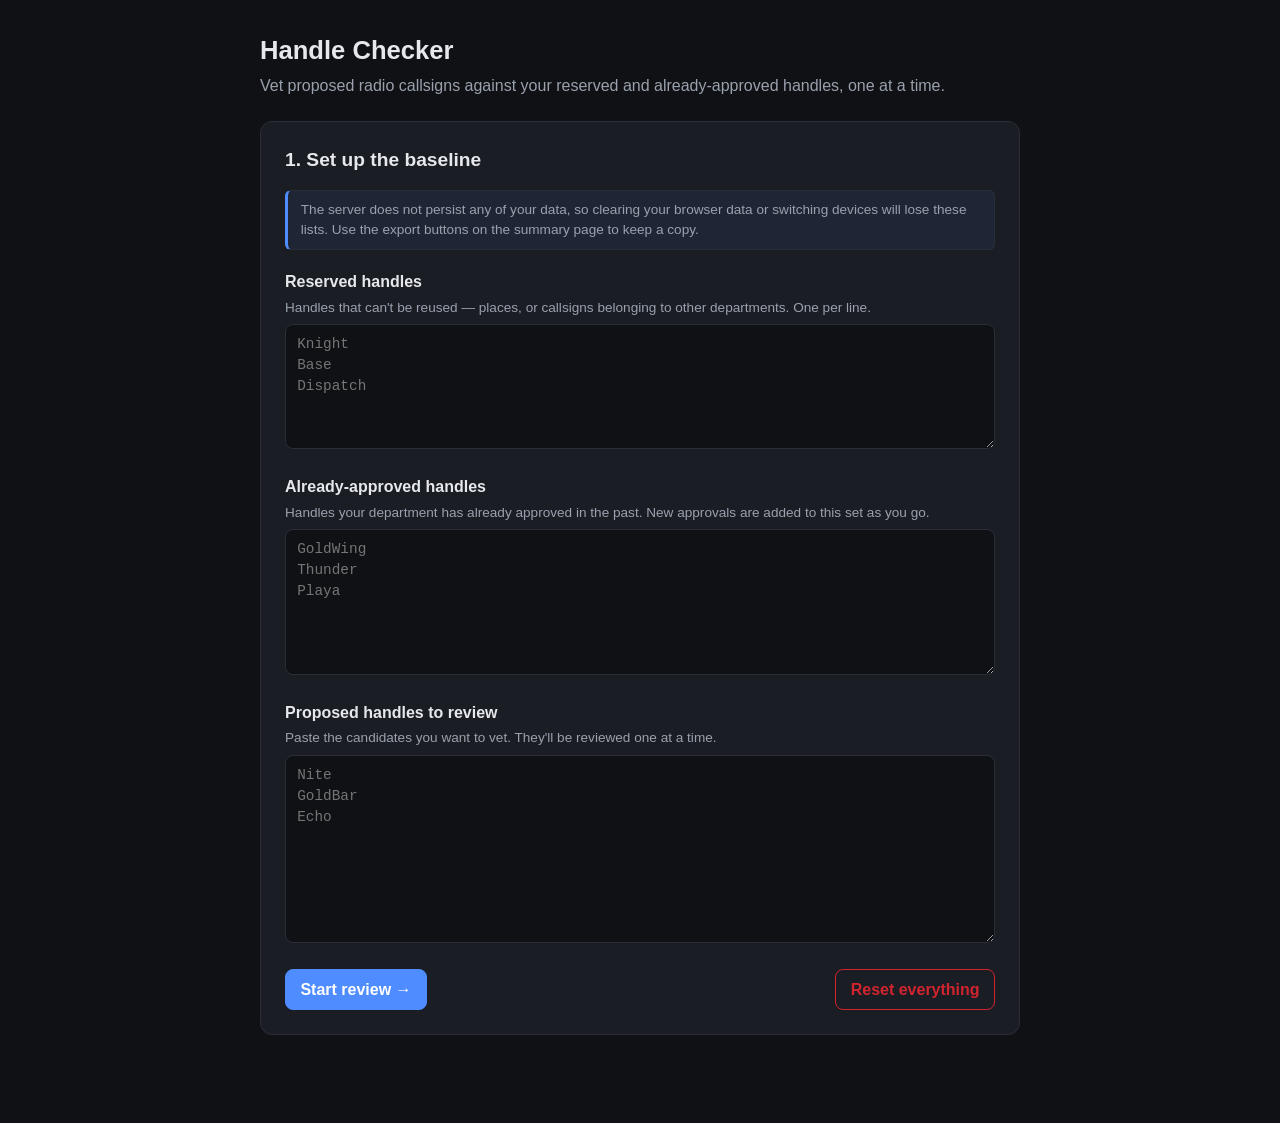
==== cmd/handlecheckerweb/static/index.html @ 38e0986c "make a few style tweaks" ====
<!DOCTYPE html>
<html lang="en">
<head>
  <meta charset="utf-8">
  <meta name="viewport" content="width=device-width, initial-scale=1">
  <title>Handle Checker</title>
  <link rel="stylesheet" href="style.css">
</head>
<body>
  <header>
    <h1>Handle Checker</h1>
    <p class="tagline">Vet proposed radio callsigns against your reserved and already-approved handles, one at a time.</p>
  </header>

  <!-- Setup phase -->
  <section id="setup" class="card">
    <h2>1. Set up the baseline</h2>
    <p class="notice">The server does not persist any of your data, so clearing your browser data or switching devices will lose these lists. Use the export buttons on the summary page to keep a copy.</p>
    <div class="field">
      <label for="reserved">Reserved handles</label>
      <p class="hint">Handles that can't be reused — places, or callsigns belonging to other departments. One per line.</p>
      <textarea id="reserved" rows="5" placeholder="Knight&#10;Base&#10;Dispatch"></textarea>
    </div>
    <div class="field">
      <label for="existing">Already-approved handles</label>
      <p class="hint">Handles your department has already approved in the past. New approvals are added to this set as you go.</p>
      <textarea id="existing" rows="6" placeholder="GoldWing&#10;Thunder&#10;Playa"></textarea>
    </div>
    <div class="field">
      <label for="proposed">Proposed handles to review</label>
      <p class="hint">Paste the candidates you want to vet. They'll be reviewed one at a time.</p>
      <textarea id="proposed" rows="8" placeholder="Nite&#10;GoldBar&#10;Echo"></textarea>
    </div>
    <div class="actions">
      <button id="start" class="primary">Start review →</button>
      <span id="setupSummary" class="muted"></span>
      <button id="resetSetup" class="danger">Reset everything</button>
    </div>
  </section>

  <!-- Review phase -->
  <section id="review" class="card hidden">
    <div class="review-head">
      <div>
        <span class="muted" id="progress"></span>
        <h2 id="candidate"></h2>
      </div>
      <button id="backToSetup" class="link">← Edit lists</button>
    </div>

    <div id="banner" class="banner"></div>
    <div id="issues" class="issues"></div>

    <div class="actions review-actions">
      <button id="approve" class="approve">✓ Approve</button>
      <button id="reject" class="reject">✗ Reject</button>
      <button id="undo" class="undo">↶ Undo</button>
    </div>

    <div class="tallies">
      <span class="tally approved-tally">Approved: <strong id="approvedCount">0</strong></span>
      <span class="tally rejected-tally">Rejected: <strong id="rejectedCount">0</strong></span>
      <button id="finish" class="link">Finish &amp; export →</button>
    </div>
  </section>

  <!-- Summary phase -->
  <section id="summary" class="card hidden">
    <h2>Review complete</h2>
    <p id="summaryLine" class="muted"></p>

    <div class="field">
      <label>Approved handles</label>
      <textarea id="approvedList" rows="8" readonly></textarea>
      <div class="actions">
        <button id="copyApproved">Copy</button>
        <button id="downloadApproved">Download .txt</button>
      </div>
    </div>

    <div class="field">
      <label>Rejected handles</label>
      <textarea id="rejectedList" rows="8" readonly></textarea>
      <div class="actions">
        <button id="copyRejected">Copy</button>
        <button id="downloadRejected">Download .txt</button>
      </div>
    </div>

    <div class="field">
      <label>Full resulting handle set (already-approved + newly approved)</label>
      <textarea id="fullList" rows="8" readonly></textarea>
      <div class="actions">
        <button id="copyFull">Copy</button>
        <button id="downloadFull">Download .txt</button>
      </div>
    </div>

    <div class="actions">
      <button id="undoSummary" class="link">↶ Undo last decision</button>
      <button id="backToStart" class="link">← Back to start</button>
      <button id="reset" class="danger">Reset everything</button>
    </div>
  </section>

  <script src="app.js"></script>
</body>
</html>
---- cmd/handlecheckerweb/static/style.css ----
:root {
  --bg: #0f1115;
  --card: #1a1d24;
  --card-border: #2a2e38;
  --text: #e6e8ec;
  --muted: #9aa1ad;
  --accent: #4f8cff;
  --crit: #ff4d4d;
  --high: #ff6b6b;
  --med: #f0b429;
  --low: #38bdf8;
  --info: #6b7280;
  --approve: #2ea043;
  --reject: #d1242f;
}

* { box-sizing: border-box; }

body {
  margin: 0;
  font-family: -apple-system, BlinkMacSystemFont, "Segoe UI", Roboto, Helvetica, Arial, sans-serif;
  background: var(--bg);
  color: var(--text);
  line-height: 1.45;
  padding: 0 1rem 4rem;
}

header {
  max-width: 760px;
  margin: 2rem auto 1.5rem;
}
h1 { margin: 0; font-size: 1.6rem; }
.tagline { color: var(--muted); margin: .3rem 0 0; }

.card {
  max-width: 760px;
  margin: 0 auto 1.5rem;
  background: var(--card);
  border: 1px solid var(--card-border);
  border-radius: 12px;
  padding: 1.5rem;
}
.card h2 { margin-top: 0; font-size: 1.2rem; }

.hidden { display: none; }

.field { margin-bottom: 1.25rem; }
.field label { display: block; font-weight: 600; margin-bottom: .25rem; }
.hint { color: var(--muted); font-size: .85rem; margin: 0 0 .4rem; }

.notice {
  color: var(--muted);
  font-size: .85rem;
  background: rgba(79, 140, 255, 0.08);
  border: 1px solid var(--card-border);
  border-left: 3px solid var(--accent);
  border-radius: 6px;
  padding: .6rem .8rem;
  margin: 0 0 1.25rem;
}

textarea {
  width: 100%;
  background: #0f1115;
  color: var(--text);
  border: 1px solid var(--card-border);
  border-radius: 8px;
  padding: .6rem .7rem;
  font: inherit;
  font-family: ui-monospace, SFMono-Regular, Menlo, monospace;
  font-size: .9rem;
  resize: vertical;
}
textarea:focus { outline: none; border-color: var(--accent); }

.actions { display: flex; gap: .6rem; align-items: center; flex-wrap: wrap; }
/* Push the setup-page reset to the far right, away from the primary Start CTA. */
#resetSetup { margin-left: auto; }

button {
  font: inherit;
  font-weight: 600;
  border: 1px solid var(--card-border);
  background: #222631;
  color: var(--text);
  padding: .5rem .9rem;
  border-radius: 8px;
  cursor: pointer;
}
button:hover { border-color: var(--accent); }
button.primary { background: var(--accent); border-color: var(--accent); color: #fff; }
button.approve { background: var(--approve); border-color: var(--approve); color: #fff; }
button.reject { background: var(--reject); border-color: var(--reject); color: #fff; }
button.undo { background: transparent; }
button.danger { color: var(--reject); border-color: var(--reject); background: transparent; }
button.link { background: none; border: none; color: var(--accent); padding: .3rem; }
button.link:hover { text-decoration: underline; }

.muted { color: var(--muted); font-size: .9rem; }

.review-head { display: flex; justify-content: space-between; align-items: flex-start; }
.review-head h2 { margin: .2rem 0 0; font-size: 1.8rem; }
#progress { font-size: .85rem; }

.review-actions { margin: 1.25rem 0; }
.review-actions button { padding: .6rem 1.4rem; font-size: 1rem; }

.banner {
  border-radius: 8px;
  padding: .7rem .9rem;
  margin: 1rem 0;
  font-weight: 600;
}
.banner.ok   { background: rgba(46,160,67,.15);  border: 1px solid var(--approve); }
.banner.low  { background: rgba(56,189,248,.12); border: 1px solid var(--low); }
.banner.med  { background: rgba(240,180,41,.14); border: 1px solid var(--med); }
.banner.high { background: rgba(255,77,77,.15);  border: 1px solid var(--high); }

.issues { display: flex; flex-direction: column; gap: .5rem; }
.issue {
  display: grid;
  grid-template-columns: auto 1fr;
  gap: .7rem;
  align-items: baseline;
  background: #0f1115;
  border: 1px solid var(--card-border);
  border-left-width: 4px;
  border-radius: 8px;
  padding: .55rem .7rem;
}
.issue.sev-CRITICAL, .issue.sev-HIGH { border-left-color: var(--high); }
.issue.sev-MEDIUM { border-left-color: var(--med); }
.issue.sev-LOW { border-left-color: var(--low); }
.issue.sev-INFO { border-left-color: var(--info); }

.sev-tag {
  font-size: .7rem;
  font-weight: 700;
  letter-spacing: .03em;
  padding: .1rem .4rem;
  border-radius: 4px;
  white-space: nowrap;
}
.sev-CRITICAL .sev-tag, .sev-HIGH .sev-tag { background: var(--high); color: #fff; }
.sev-MEDIUM .sev-tag { background: var(--med); color: #000; }
.sev-LOW .sev-tag { background: var(--low); color: #000; }
.sev-INFO .sev-tag { background: var(--info); color: #fff; }

.issue .detail b { color: #fff; }
.issue .vs { color: var(--muted); }
.source-badge {
  font-size: .68rem;
  text-transform: uppercase;
  letter-spacing: .04em;
  padding: .05rem .35rem;
  border-radius: 4px;
  border: 1px solid var(--card-border);
  color: var(--muted);
  margin-left: .35rem;
}
.source-badge.reserved { color: var(--med); border-color: var(--med); }
.source-badge.existing { color: var(--low); border-color: var(--low); }

.tallies {
  display: flex;
  gap: 1rem;
  align-items: center;
  border-top: 1px solid var(--card-border);
  padding-top: .9rem;
}
.tally { font-size: .9rem; color: var(--muted); }
.tallies .link { margin-left: auto; }
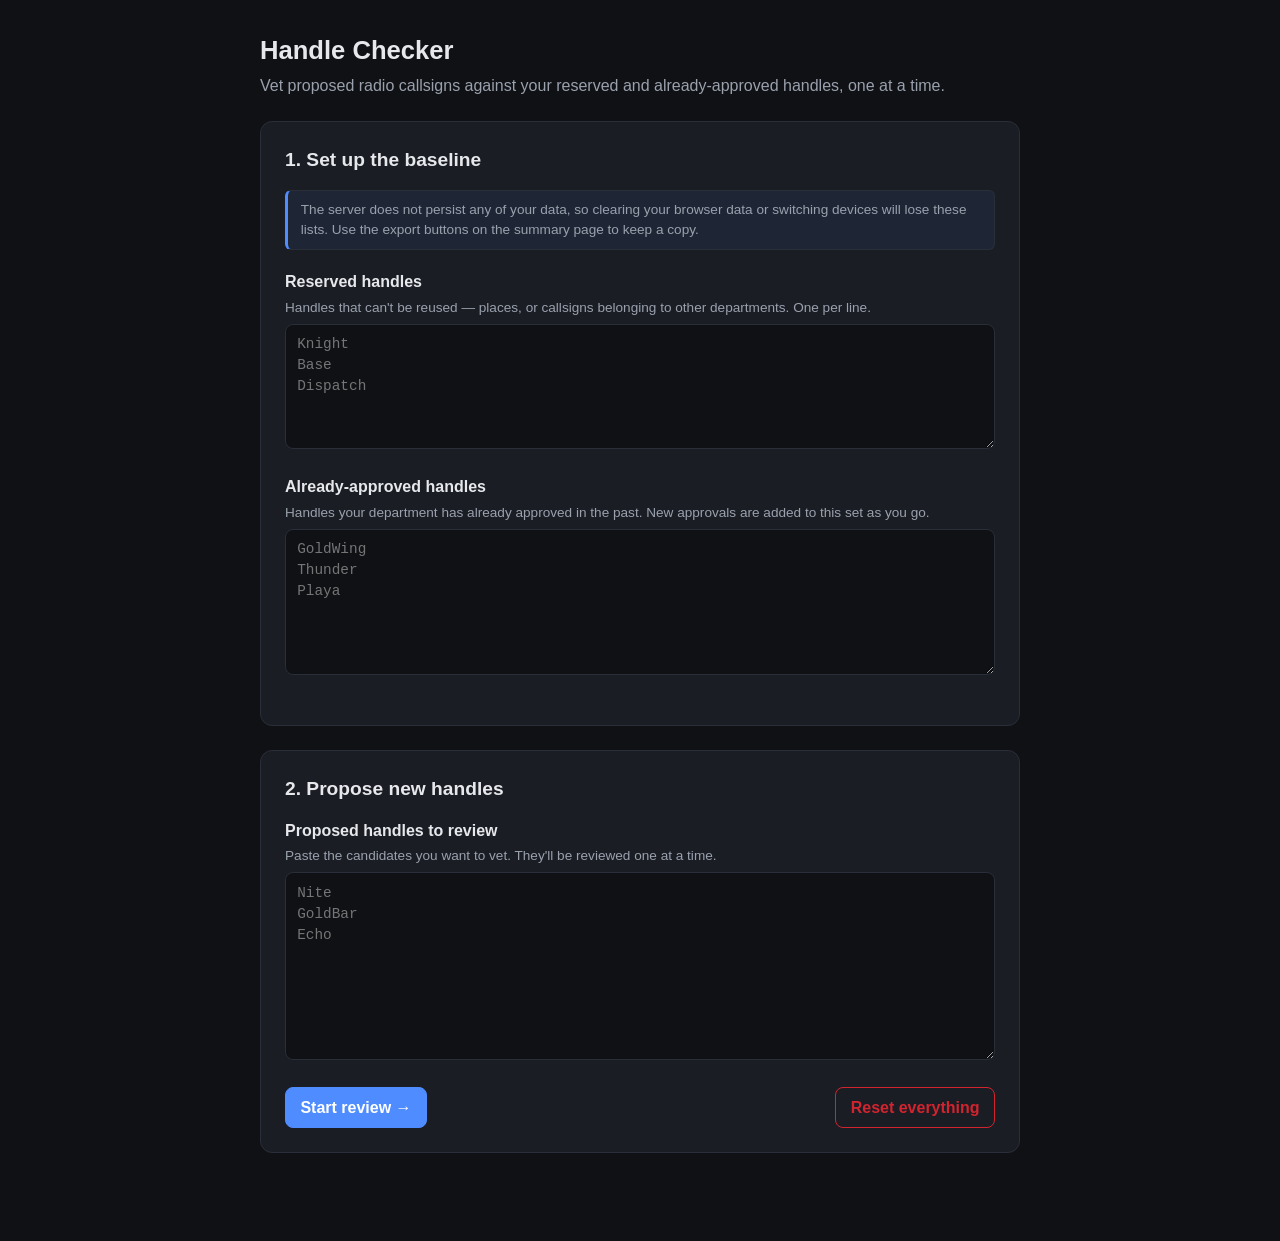
==== commit ef8c9453: "add jsdoc typing on app.js" ====
--- a/cmd/handlecheckerweb/static/index.html
+++ b/cmd/handlecheckerweb/static/index.html
@@ -26,6 +26,11 @@
       <p class="hint">Handles your department has already approved in the past. New approvals are added to this set as you go.</p>
       <textarea id="existing" rows="6" placeholder="GoldWing&#10;Thunder&#10;Playa"></textarea>
     </div>
+  </section>
+
+  <!-- Propose phase -->
+  <section id="propose" class="card">
+    <h2>2. Propose new handles</h2>
     <div class="field">
       <label for="proposed">Proposed handles to review</label>
       <p class="hint">Paste the candidates you want to vet. They'll be reviewed one at a time.</p>
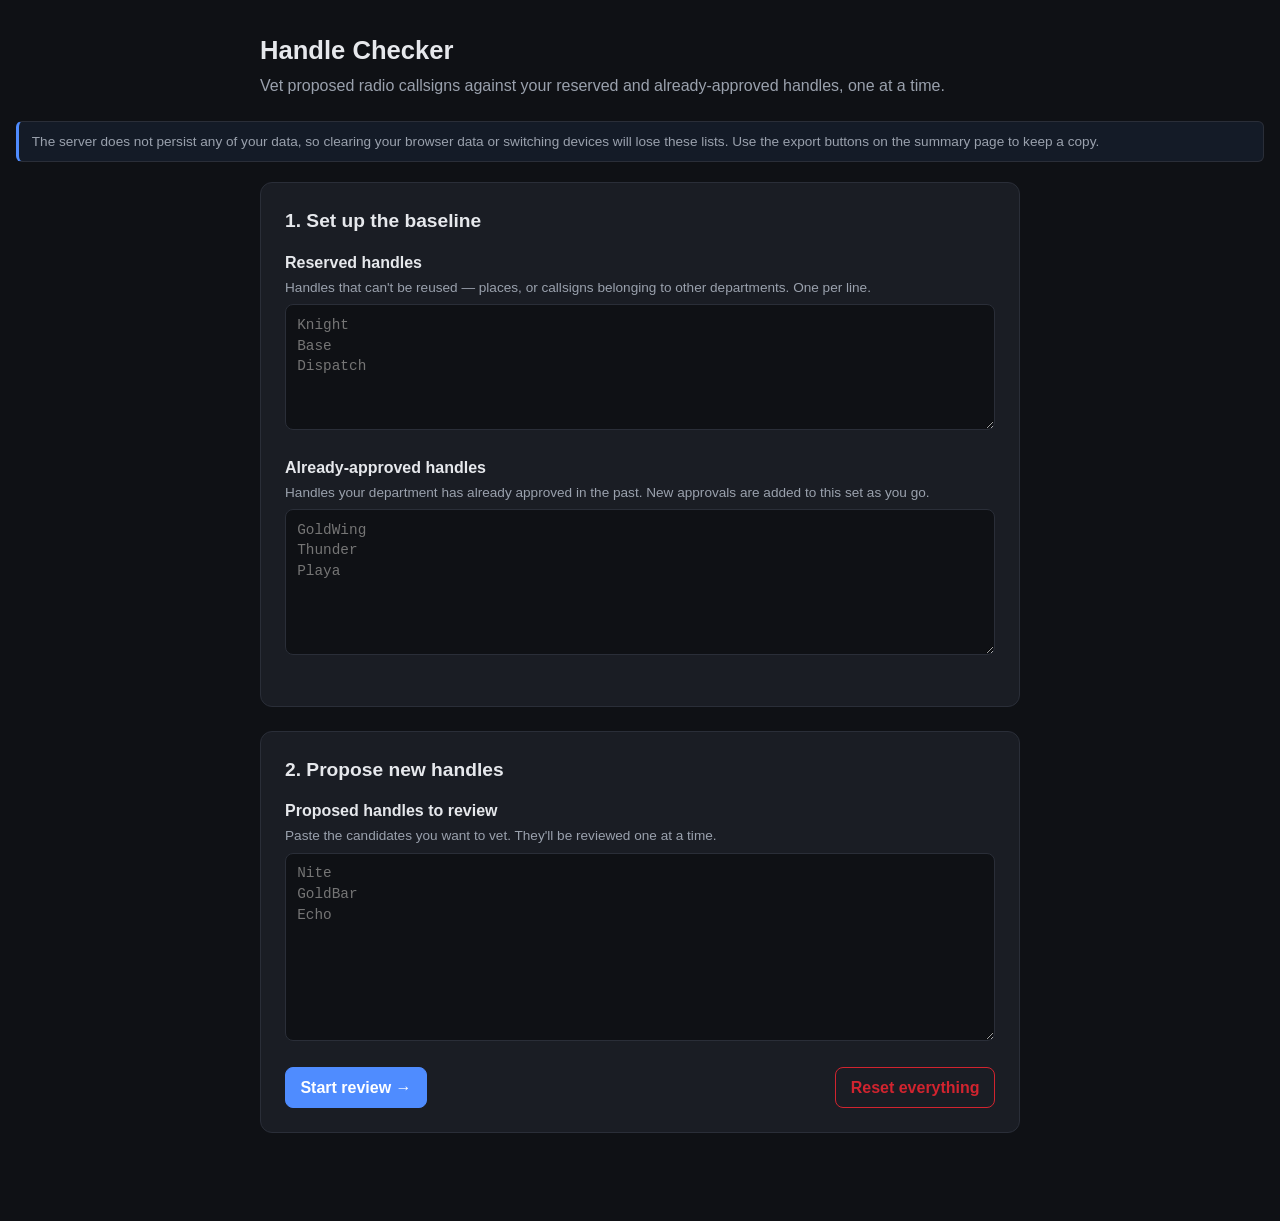
==== commit b5223d64: "fix: improve UX with newly approved/rejected" ====
--- a/cmd/handlecheckerweb/static/index.html
+++ b/cmd/handlecheckerweb/static/index.html
@@ -13,9 +13,9 @@
   </header>
 
   <!-- Setup phase -->
+  <p id="notice" class="notice">The server does not persist any of your data, so clearing your browser data or switching devices will lose these lists. Use the export buttons on the summary page to keep a copy.</p>
   <section id="setup" class="card">
     <h2>1. Set up the baseline</h2>
-    <p class="notice">The server does not persist any of your data, so clearing your browser data or switching devices will lose these lists. Use the export buttons on the summary page to keep a copy.</p>
     <div class="field">
       <label for="reserved">Reserved handles</label>
       <p class="hint">Handles that can't be reused — places, or callsigns belonging to other departments. One per line.</p>
@@ -75,7 +75,7 @@
     <p id="summaryLine" class="muted"></p>
 
     <div class="field">
-      <label>Approved handles</label>
+      <label>Newly approved</label>
       <textarea id="approvedList" rows="8" readonly></textarea>
       <div class="actions">
         <button id="copyApproved">Copy</button>
@@ -84,7 +84,7 @@
     </div>
 
     <div class="field">
-      <label>Rejected handles</label>
+      <label>Newly rejected</label>
       <textarea id="rejectedList" rows="8" readonly></textarea>
       <div class="actions">
         <button id="copyRejected">Copy</button>
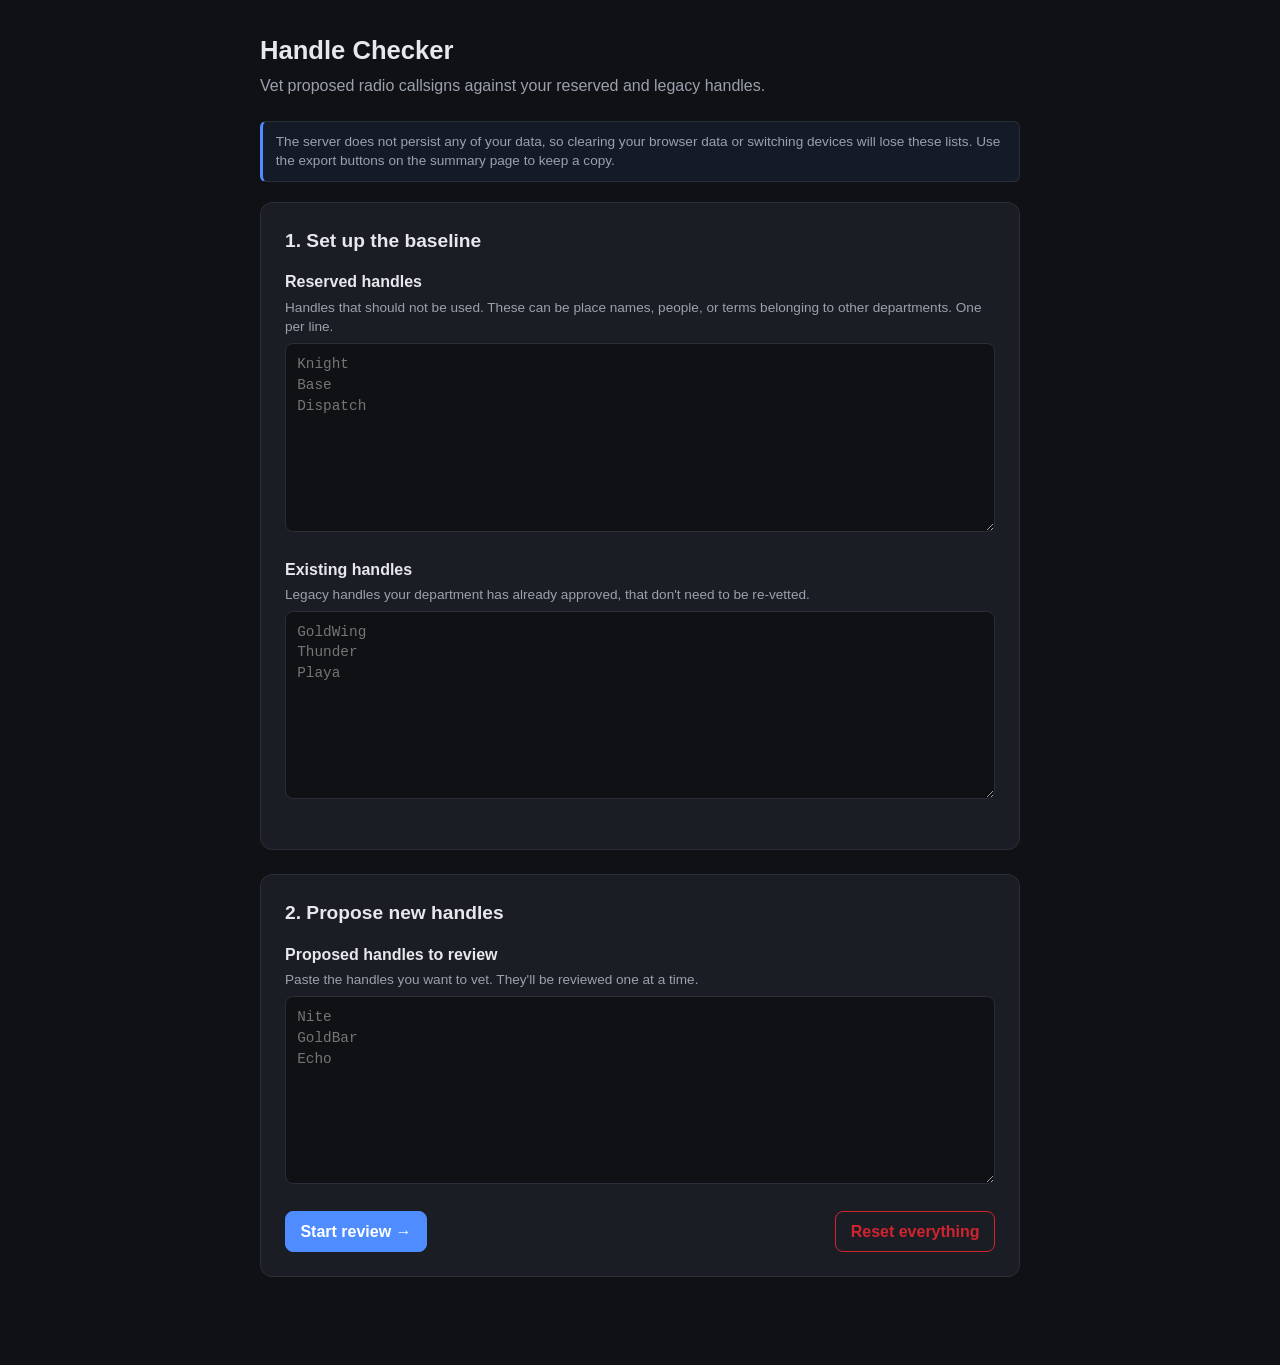
==== commit d9e2b761: "make tiny UX tweaks" ====
--- a/cmd/handlecheckerweb/static/index.html
+++ b/cmd/handlecheckerweb/static/index.html
@@ -9,7 +9,7 @@
 <body>
   <header>
     <h1>Handle Checker</h1>
-    <p class="tagline">Vet proposed radio callsigns against your reserved and already-approved handles, one at a time.</p>
+    <p class="tagline">Vet proposed radio callsigns against your reserved and legacy handles.</p>
   </header>
 
   <!-- Setup phase -->
@@ -18,13 +18,13 @@
     <h2>1. Set up the baseline</h2>
     <div class="field">
       <label for="reserved">Reserved handles</label>
-      <p class="hint">Handles that can't be reused — places, or callsigns belonging to other departments. One per line.</p>
-      <textarea id="reserved" rows="5" placeholder="Knight&#10;Base&#10;Dispatch"></textarea>
+      <p class="hint">Handles that should not be used. These can be place names, people, or terms belonging to other departments. One per line.</p>
+      <textarea id="reserved" rows="8" placeholder="Knight&#10;Base&#10;Dispatch"></textarea>
     </div>
     <div class="field">
-      <label for="existing">Already-approved handles</label>
-      <p class="hint">Handles your department has already approved in the past. New approvals are added to this set as you go.</p>
-      <textarea id="existing" rows="6" placeholder="GoldWing&#10;Thunder&#10;Playa"></textarea>
+      <label for="existing">Existing handles</label>
+      <p class="hint">Legacy handles your department has already approved, that don't need to be re-vetted.</p>
+      <textarea id="existing" rows="8" placeholder="GoldWing&#10;Thunder&#10;Playa"></textarea>
     </div>
   </section>
 
@@ -33,7 +33,7 @@
     <h2>2. Propose new handles</h2>
     <div class="field">
       <label for="proposed">Proposed handles to review</label>
-      <p class="hint">Paste the candidates you want to vet. They'll be reviewed one at a time.</p>
+      <p class="hint">Paste the handles you want to vet. They'll be reviewed one at a time.</p>
       <textarea id="proposed" rows="8" placeholder="Nite&#10;GoldBar&#10;Echo"></textarea>
     </div>
     <div class="actions">
--- a/cmd/handlecheckerweb/static/style.css
+++ b/cmd/handlecheckerweb/static/style.css
@@ -56,7 +56,8 @@
   border-left: 3px solid var(--accent);
   border-radius: 6px;
   padding: .6rem .8rem;
-  margin: 0 0 1.25rem;
+  max-width: 760px;
+  margin: 0 auto 1.25rem;
 }
 
 textarea {
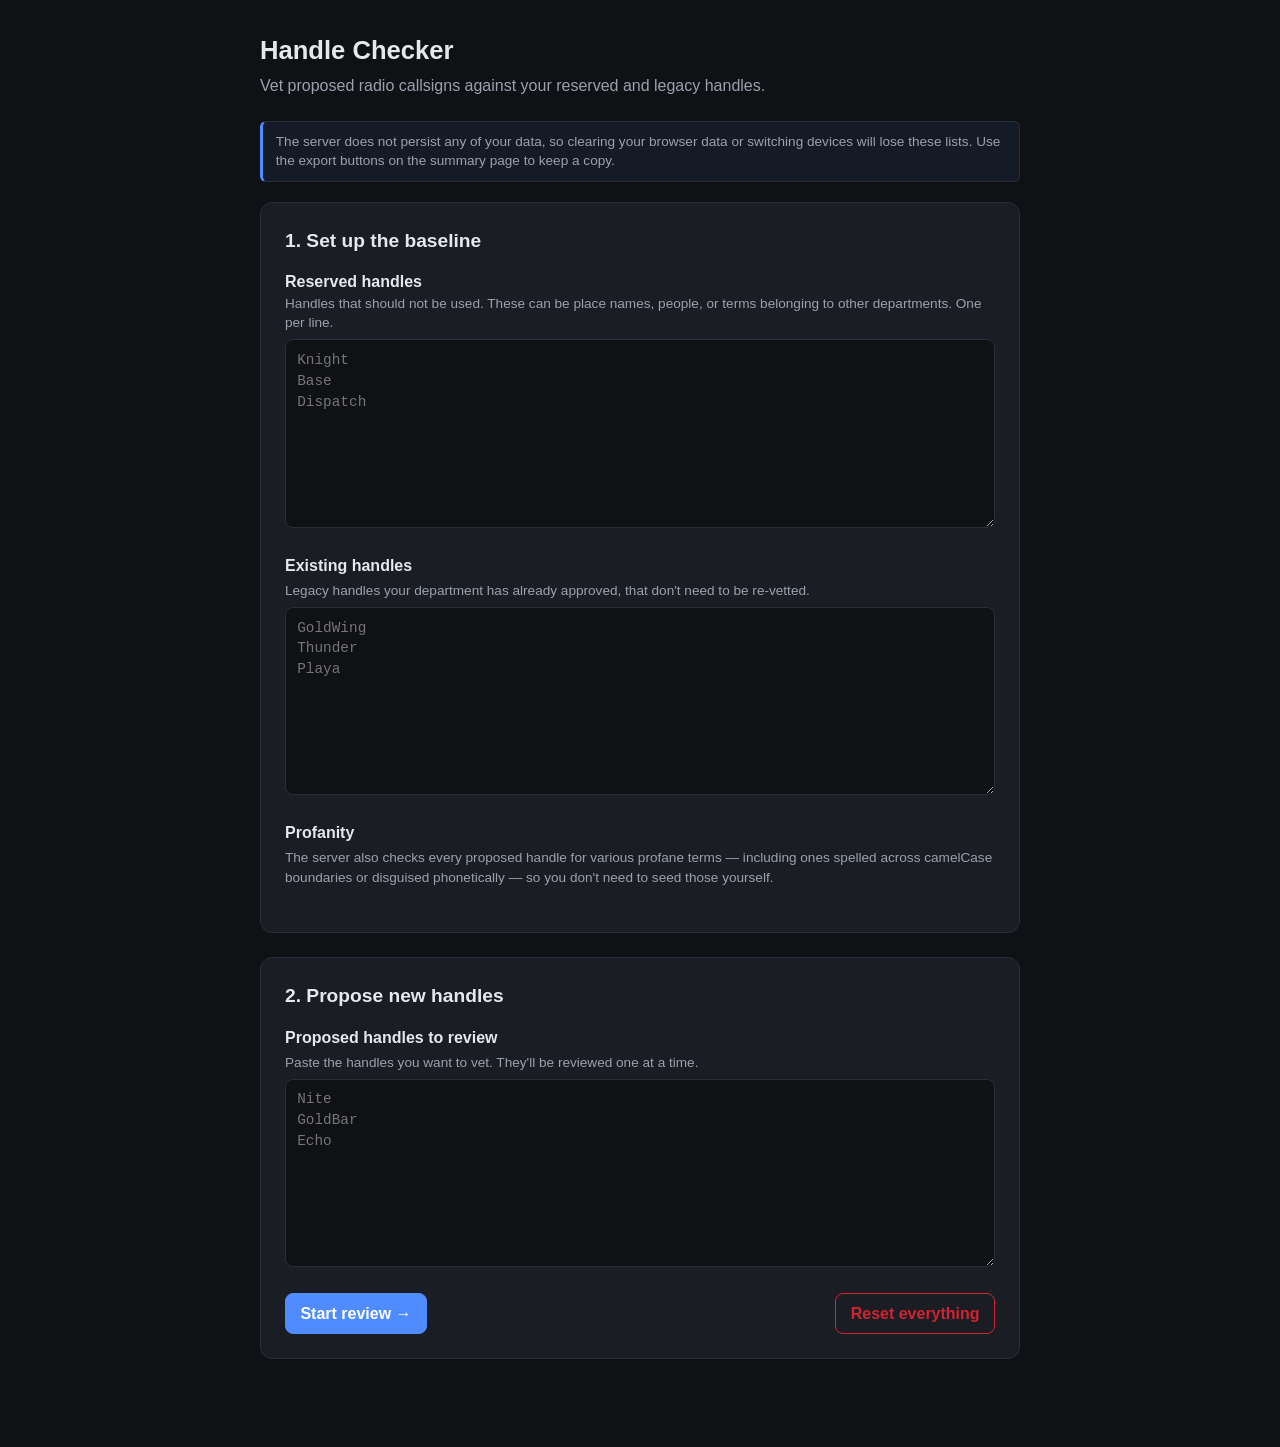
==== commit c482179c: "improve reserved word defaults, add modals instead of JS confirm" ====
--- a/cmd/handlecheckerweb/static/index.html
+++ b/cmd/handlecheckerweb/static/index.html
@@ -17,7 +17,10 @@
   <section id="setup" class="card">
     <h2>1. Set up the baseline</h2>
     <div class="field">
-      <label for="reserved">Reserved handles</label>
+      <div class="label-row">
+        <label for="reserved">Reserved handles</label>
+        <button type="button" id="loadReservedDefaults" class="link hidden">Load defaults</button>
+      </div>
       <p class="hint">Handles that should not be used. These can be place names, people, or terms belonging to other departments. One per line.</p>
       <textarea id="reserved" rows="8" placeholder="Knight&#10;Base&#10;Dispatch"></textarea>
     </div>
@@ -25,6 +28,10 @@
       <label for="existing">Existing handles</label>
       <p class="hint">Legacy handles your department has already approved, that don't need to be re-vetted.</p>
       <textarea id="existing" rows="8" placeholder="GoldWing&#10;Thunder&#10;Playa"></textarea>
+    </div>
+    <div class="field">
+      <h3>Profanity</h3>
+      <p class="hint">The server also checks every proposed handle for various profane terms — including ones spelled across camelCase boundaries or disguised phonetically — so you don't need to seed those yourself.</p>
     </div>
   </section>
 
@@ -108,6 +115,17 @@
     </div>
   </section>
 
+  <!-- Confirmation modal (replaces window.confirm, which some browsers suppress
+       when the page/tab isn't focused). Driven by confirmDialog() in app.js. -->
+  <dialog id="confirmModal" class="modal">
+    <h3 id="confirmTitle"></h3>
+    <p id="confirmMessage"></p>
+    <div class="actions modal-actions">
+      <button type="button" id="confirmCancel" class="link">Cancel</button>
+      <button type="button" id="confirmOk" class="primary">Confirm</button>
+    </div>
+  </dialog>
+
   <script src="app.js"></script>
 </body>
 </html>
--- a/cmd/handlecheckerweb/static/style.css
+++ b/cmd/handlecheckerweb/static/style.css
@@ -45,7 +45,10 @@
 .hidden { display: none; }
 
 .field { margin-bottom: 1.25rem; }
-.field label { display: block; font-weight: 600; margin-bottom: .25rem; }
+.field label, .field h3 { display: block; font-weight: 600; margin-bottom: .25rem; }
+.field h3 { font-size: 1rem; }
+.label-row { display: flex; align-items: baseline; justify-content: space-between; gap: .5rem; }
+.label-row label { margin-bottom: 0; }
 .hint { color: var(--muted); font-size: .85rem; margin: 0 0 .4rem; }
 
 .notice {
@@ -171,3 +174,18 @@
 }
 .tally { font-size: .9rem; color: var(--muted); }
 .tallies .link { margin-left: auto; }
+
+/* In-app confirmation modal (native <dialog>, centered by showModal()). */
+.modal {
+  background: var(--card);
+  color: var(--text);
+  border: 1px solid var(--card-border);
+  border-radius: 12px;
+  padding: 1.5rem;
+  max-width: 420px;
+  width: calc(100% - 2rem);
+}
+.modal::backdrop { background: rgba(0, 0, 0, .6); }
+.modal h3 { margin: 0 0 .5rem; font-size: 1.1rem; }
+.modal p { margin: 0 0 1.4rem; color: var(--muted); }
+.modal-actions { justify-content: flex-end; }
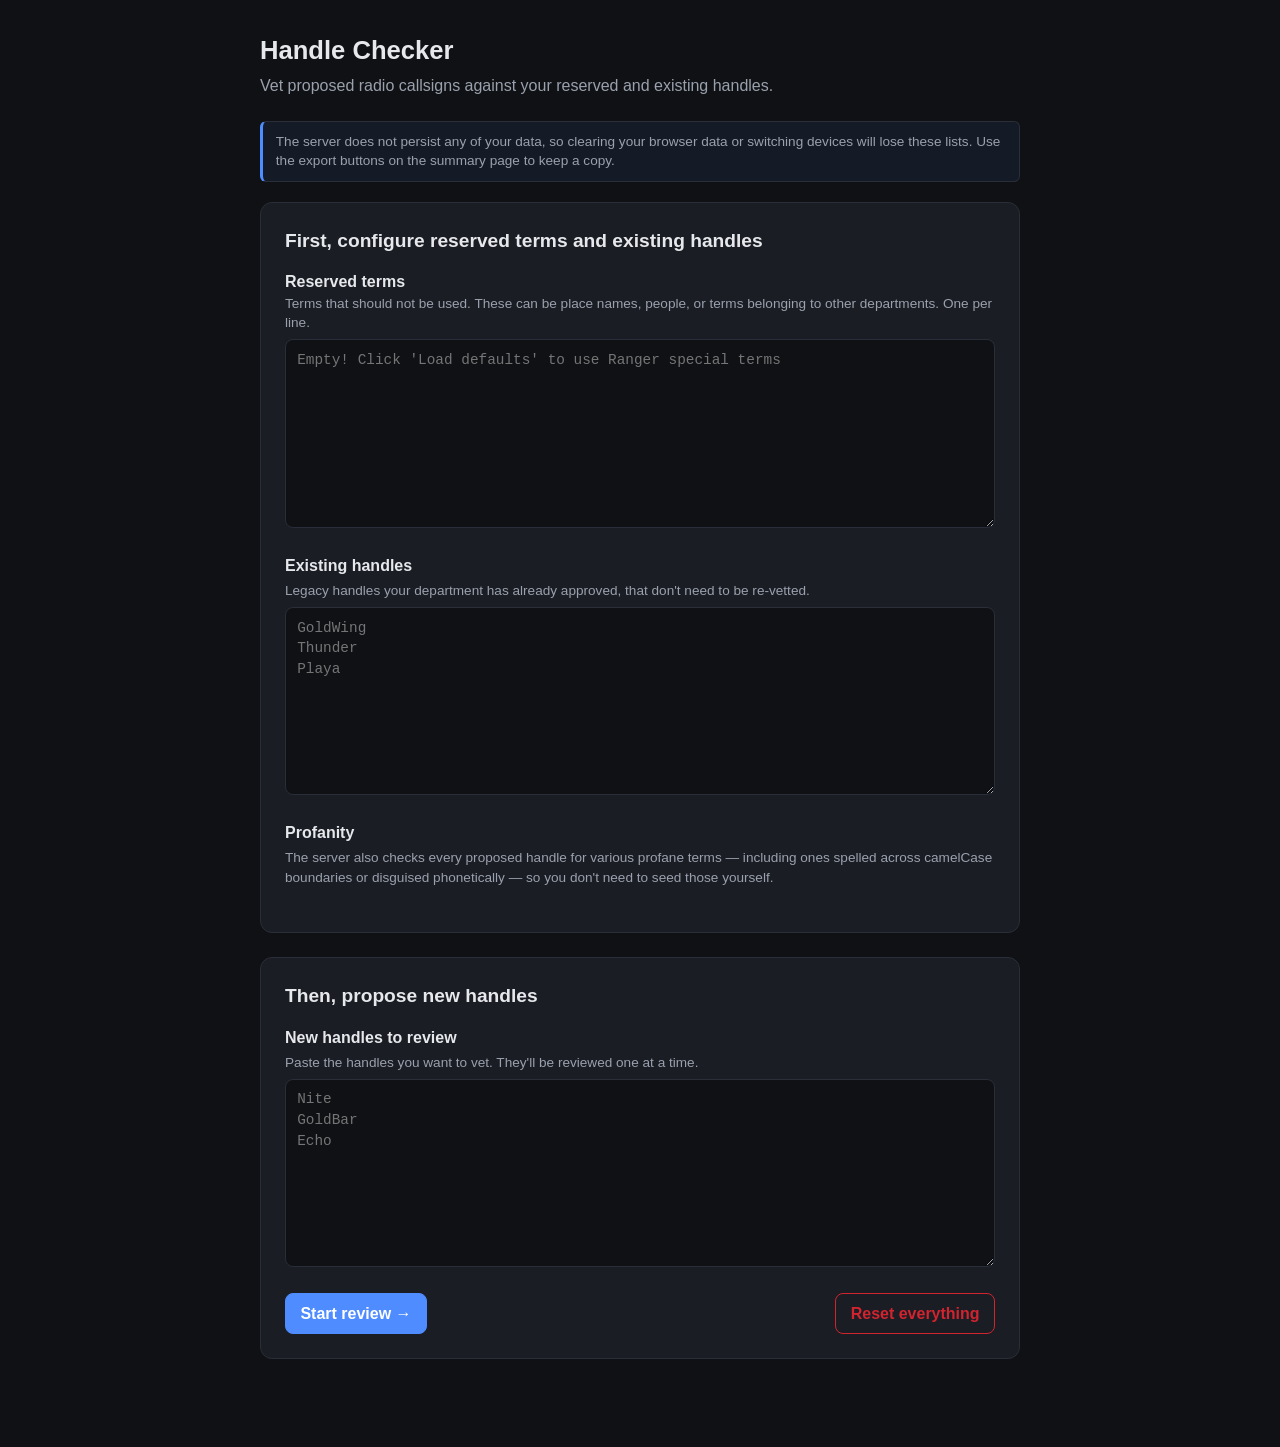
==== commit 394b6b49: "improve instructions a bit" ====
--- a/cmd/handlecheckerweb/static/index.html
+++ b/cmd/handlecheckerweb/static/index.html
@@ -9,20 +9,20 @@
 <body>
   <header>
     <h1>Handle Checker</h1>
-    <p class="tagline">Vet proposed radio callsigns against your reserved and legacy handles.</p>
+    <p class="tagline">Vet proposed radio callsigns against your reserved and existing handles.</p>
   </header>
 
   <!-- Setup phase -->
   <p id="notice" class="notice">The server does not persist any of your data, so clearing your browser data or switching devices will lose these lists. Use the export buttons on the summary page to keep a copy.</p>
   <section id="setup" class="card">
-    <h2>1. Set up the baseline</h2>
+    <h2>First, configure reserved terms and existing handles</h2>
     <div class="field">
       <div class="label-row">
-        <label for="reserved">Reserved handles</label>
+        <label for="reserved">Reserved terms</label>
         <button type="button" id="loadReservedDefaults" class="link hidden">Load defaults</button>
       </div>
-      <p class="hint">Handles that should not be used. These can be place names, people, or terms belonging to other departments. One per line.</p>
-      <textarea id="reserved" rows="8" placeholder="Knight&#10;Base&#10;Dispatch"></textarea>
+      <p class="hint">Terms that should not be used. These can be place names, people, or terms belonging to other departments. One per line.</p>
+      <textarea id="reserved" rows="8" placeholder="Empty! Click 'Load defaults' to use Ranger special terms"></textarea>
     </div>
     <div class="field">
       <label for="existing">Existing handles</label>
@@ -37,9 +37,9 @@
 
   <!-- Propose phase -->
   <section id="propose" class="card">
-    <h2>2. Propose new handles</h2>
+    <h2>Then, propose new handles</h2>
     <div class="field">
-      <label for="proposed">Proposed handles to review</label>
+      <label for="proposed">New handles to review</label>
       <p class="hint">Paste the handles you want to vet. They'll be reviewed one at a time.</p>
       <textarea id="proposed" rows="8" placeholder="Nite&#10;GoldBar&#10;Echo"></textarea>
     </div>
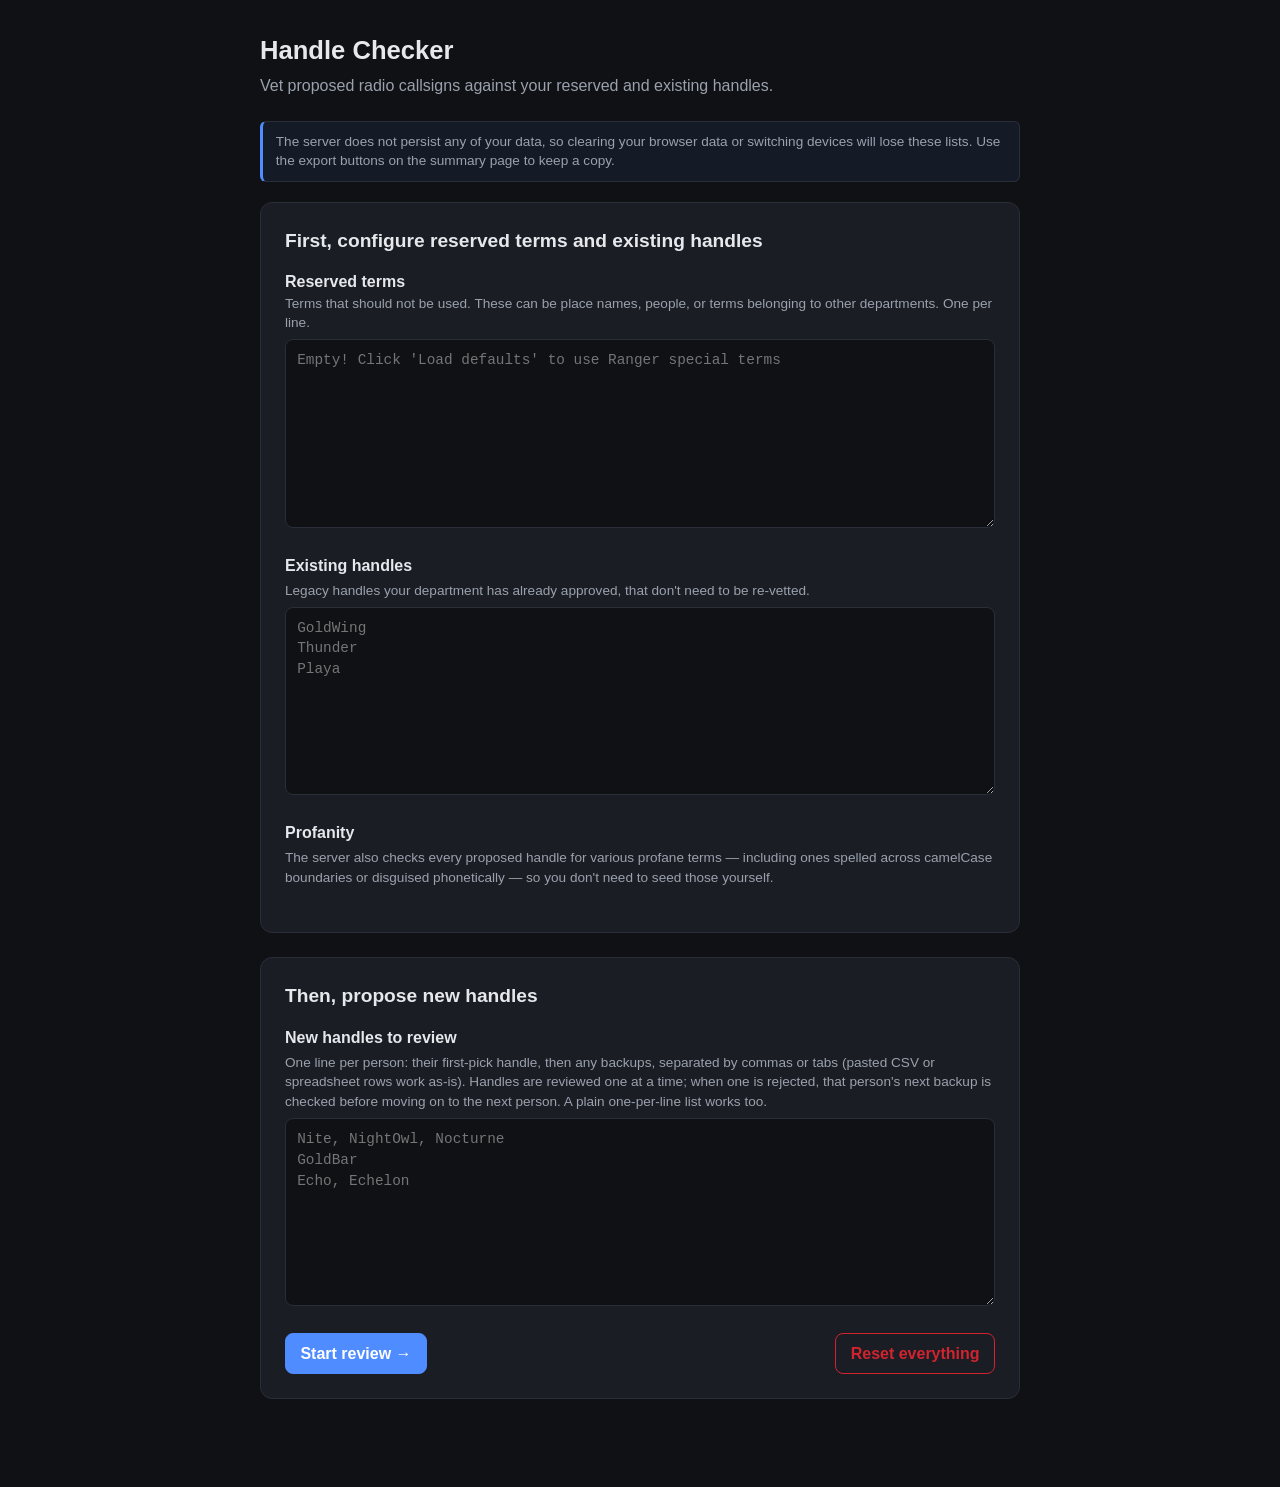
==== commit e96c5aec: "feat: allow multiple picks per person" ====
--- a/cmd/handlecheckerweb/static/index.html
+++ b/cmd/handlecheckerweb/static/index.html
@@ -40,8 +40,8 @@
     <h2>Then, propose new handles</h2>
     <div class="field">
       <label for="proposed">New handles to review</label>
-      <p class="hint">Paste the handles you want to vet. They'll be reviewed one at a time.</p>
-      <textarea id="proposed" rows="8" placeholder="Nite&#10;GoldBar&#10;Echo"></textarea>
+      <p class="hint">One line per person: their first-pick handle, then any backups, separated by commas or tabs (pasted CSV or spreadsheet rows work as-is). Handles are reviewed one at a time; when one is rejected, that person's next backup is checked before moving on to the next person. A plain one-per-line list works too.</p>
+      <textarea id="proposed" rows="8" placeholder="Nite, NightOwl, Nocturne&#10;GoldBar&#10;Echo, Echelon"></textarea>
     </div>
     <div class="actions">
       <button id="start" class="primary">Start review →</button>
@@ -60,8 +60,20 @@
       <button id="backToSetup" class="link">← Edit lists</button>
     </div>
 
+    <div id="attempts" class="attempts hidden"></div>
     <div id="banner" class="banner"></div>
     <div id="issues" class="issues"></div>
+
+    <!-- Backup prompt, shown instead of Approve/Reject when the current person
+         has run out of candidates. Driven by showExhausted() in app.js. -->
+    <div id="tryAnother" class="try-another hidden">
+      <div class="actions">
+        <input id="backupInput" type="text" placeholder="Another handle for this person" autocomplete="off">
+        <button id="checkBackup" class="primary">Check it</button>
+        <button id="skipPerson" class="link">Skip this person →</button>
+      </div>
+      <p id="backupError" class="hint"></p>
+    </div>
 
     <div class="actions review-actions">
       <button id="approve" class="approve">✓ Approve</button>
@@ -80,6 +92,15 @@
   <section id="summary" class="card hidden">
     <h2>Review complete</h2>
     <p id="summaryLine" class="muted"></p>
+
+    <div class="field">
+      <label>Per-person outcomes</label>
+      <textarea id="outcomeList" rows="8" readonly></textarea>
+      <div class="actions">
+        <button id="copyOutcomes">Copy</button>
+        <button id="downloadOutcomes">Download .txt</button>
+      </div>
+    </div>
 
     <div class="field">
       <label>Newly approved</label>
--- a/cmd/handlecheckerweb/static/style.css
+++ b/cmd/handlecheckerweb/static/style.css
@@ -109,6 +109,36 @@
 .review-actions { margin: 1.25rem 0; }
 .review-actions button { padding: .6rem 1.4rem; font-size: 1rem; }
 
+/* Struck-through chips of the current person's already-rejected attempts. */
+.attempts { display: flex; flex-wrap: wrap; gap: .35rem; margin: .6rem 0 0; }
+.attempt-chip {
+  font-family: ui-monospace, SFMono-Regular, Menlo, monospace;
+  font-size: .85rem;
+  color: var(--muted);
+  text-decoration: line-through;
+  background: #0f1115;
+  border: 1px solid var(--card-border);
+  border-radius: 6px;
+  padding: .1rem .5rem;
+}
+
+/* Inline backup prompt, shown when a person runs out of candidates. */
+.try-another { margin: 1.25rem 0; }
+.try-another input {
+  flex: 1;
+  min-width: 12rem;
+  background: #0f1115;
+  color: var(--text);
+  border: 1px solid var(--card-border);
+  border-radius: 8px;
+  padding: .5rem .7rem;
+  font: inherit;
+  font-family: ui-monospace, SFMono-Regular, Menlo, monospace;
+  font-size: .9rem;
+}
+.try-another input:focus { outline: none; border-color: var(--accent); }
+.try-another .hint { margin: .4rem 0 0; }
+
 .banner {
   border-radius: 8px;
   padding: .7rem .9rem;
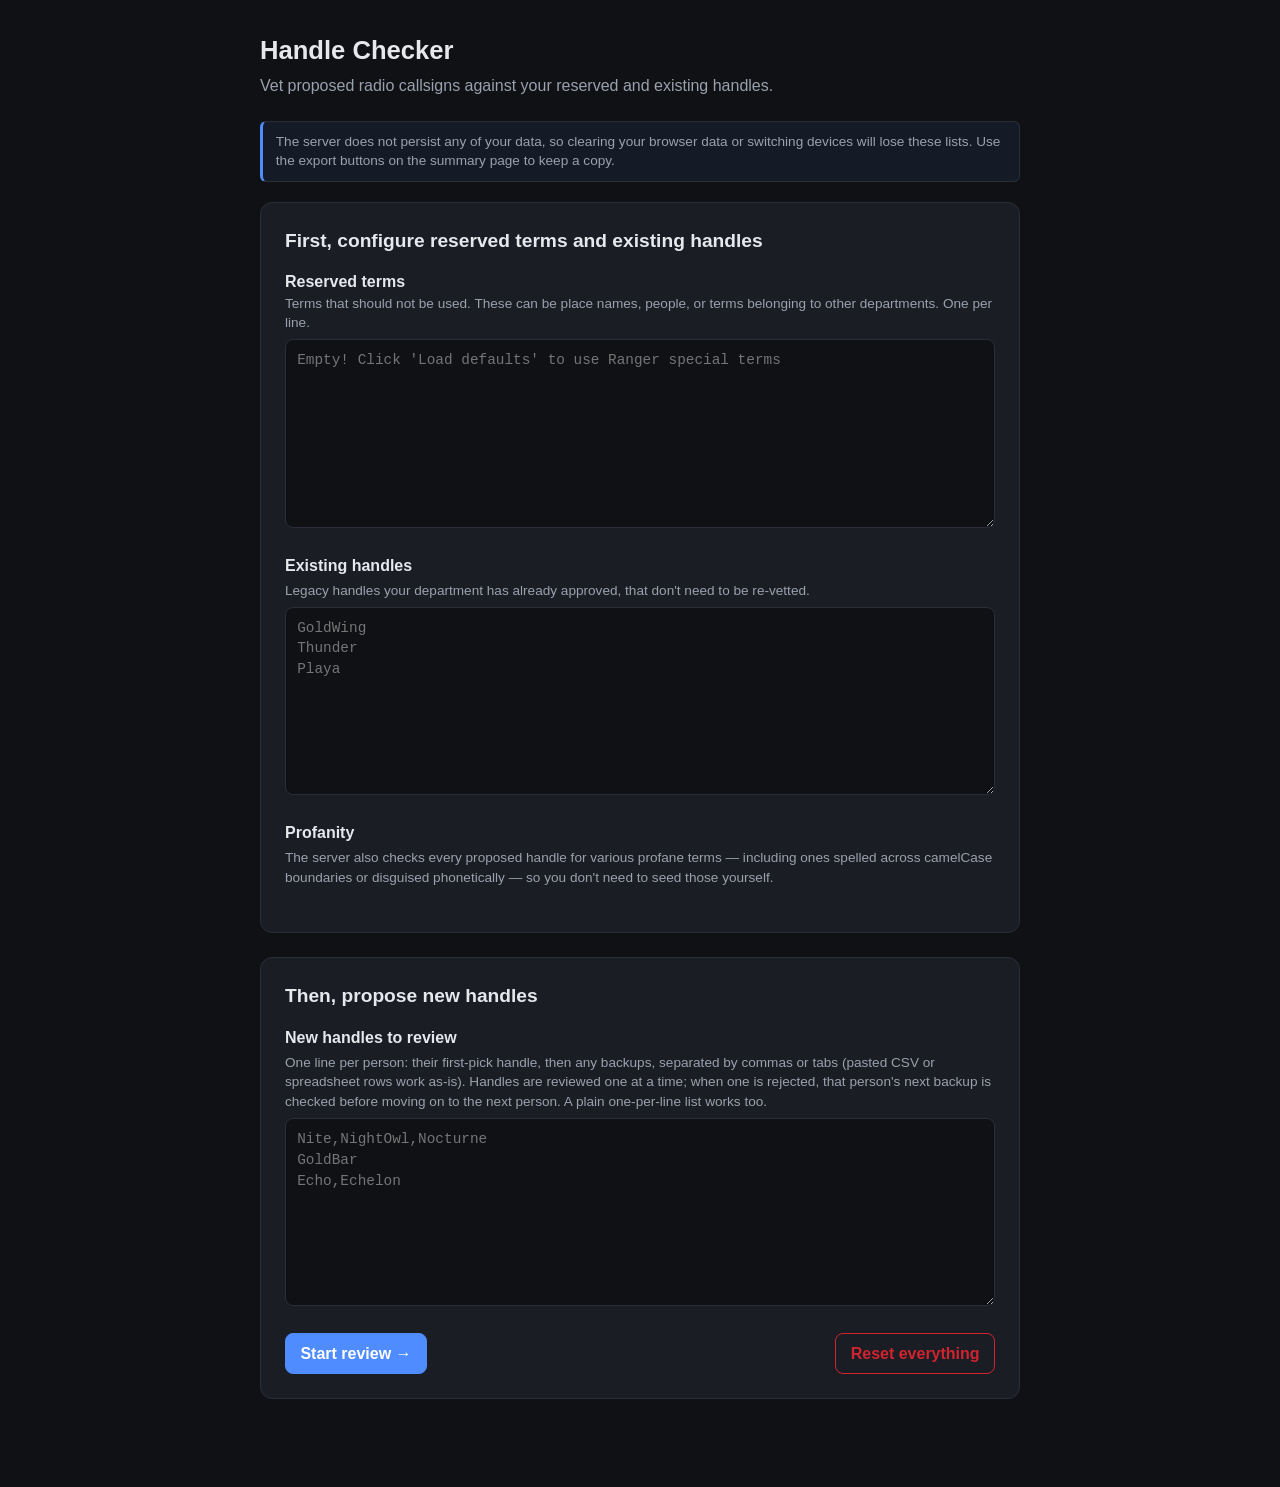
==== commit 6ea7272f: "fix: improve placeholder" ====
--- a/cmd/handlecheckerweb/static/index.html
+++ b/cmd/handlecheckerweb/static/index.html
@@ -41,7 +41,7 @@
     <div class="field">
       <label for="proposed">New handles to review</label>
       <p class="hint">One line per person: their first-pick handle, then any backups, separated by commas or tabs (pasted CSV or spreadsheet rows work as-is). Handles are reviewed one at a time; when one is rejected, that person's next backup is checked before moving on to the next person. A plain one-per-line list works too.</p>
-      <textarea id="proposed" rows="8" placeholder="Nite, NightOwl, Nocturne&#10;GoldBar&#10;Echo, Echelon"></textarea>
+      <textarea id="proposed" rows="8" placeholder="Nite,NightOwl,Nocturne&#10;GoldBar&#10;Echo,Echelon"></textarea>
     </div>
     <div class="actions">
       <button id="start" class="primary">Start review →</button>
